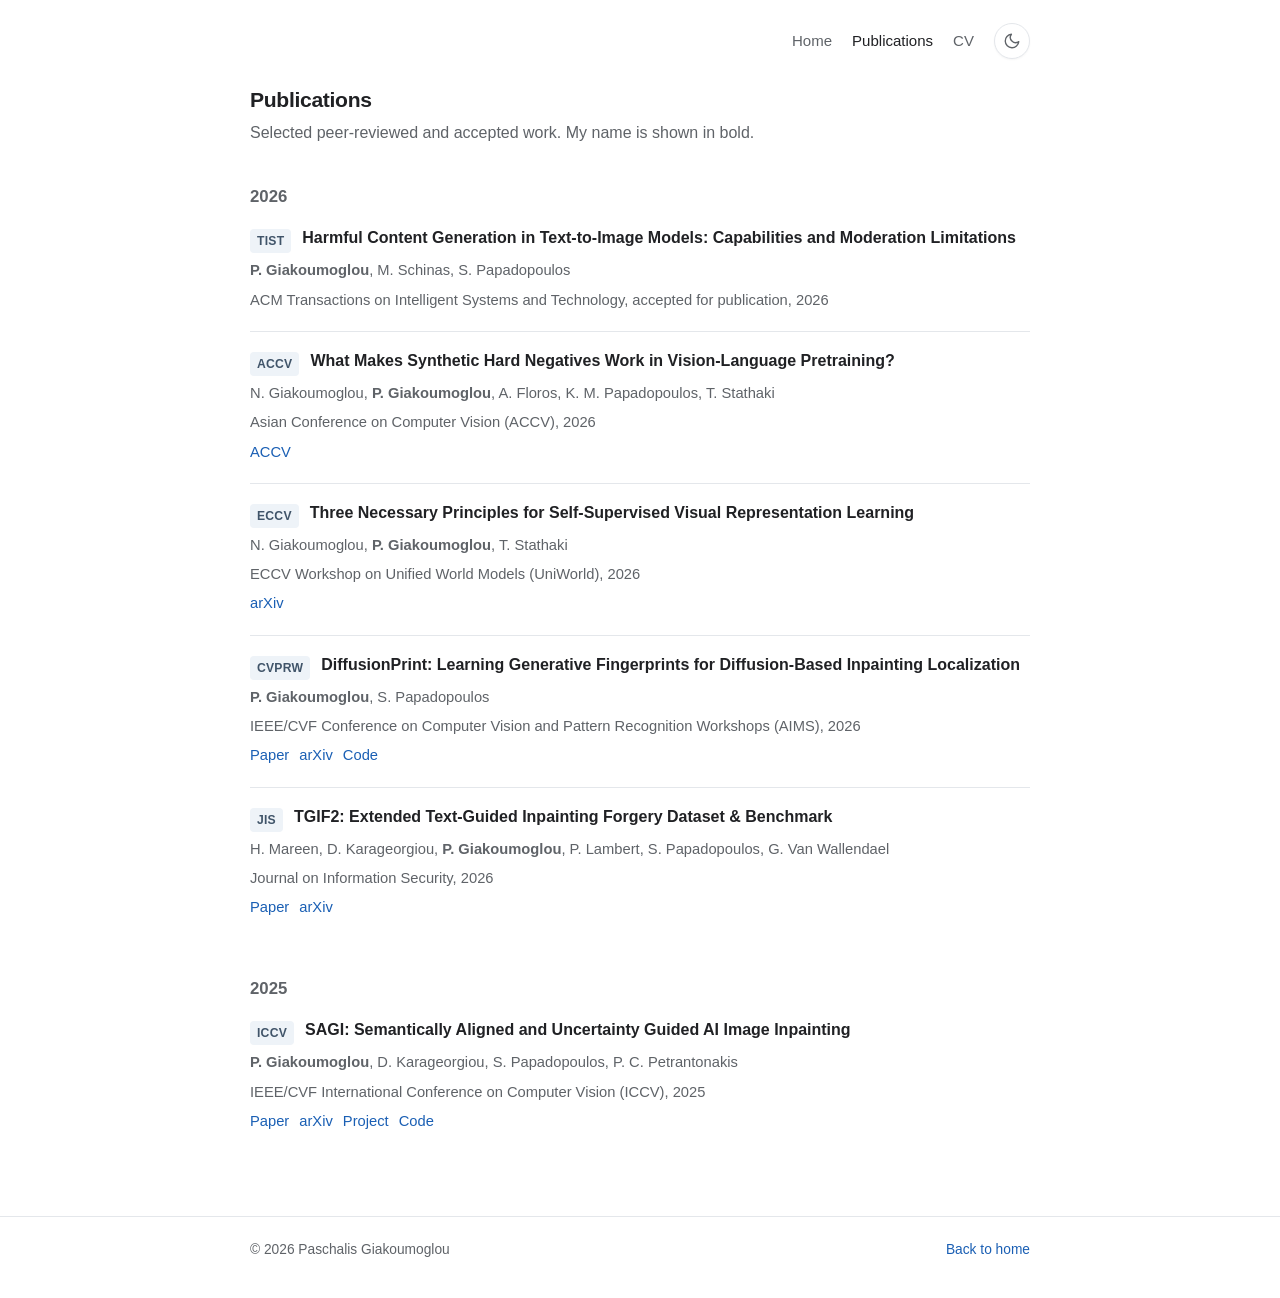
==== publications.html @ 21f51684 "update template and info" ====
<!doctype html>
<html lang="en">
<head>
  <meta charset="utf-8">
  <meta name="viewport" content="width=device-width, initial-scale=1">
  <meta name="description" content="Publications by Paschalis Giakoumoglou.">
  <meta name="color-scheme" content="light dark">
  <title>Publications | Paschalis Giakoumoglou</title>
  <script>
    (() => {
      const saved = localStorage.getItem('paschalis-theme');
      const dark = window.matchMedia('(prefers-color-scheme: dark)').matches;
      document.documentElement.dataset.theme = saved || (dark ? 'dark' : 'light');
    })();
  </script>
  <link rel="stylesheet" href="./style.css">
</head>
<body>
  <a class="skip-link" href="#main">Skip to content</a>

  <header class="site-header">
    <div class="site-shell nav" aria-label="Primary navigation">
      <a href="./">Home</a>
      <a href="./publications.html" aria-current="page">Publications</a>
      <a href="./src/cv.pdf" target="_blank" rel="noopener">CV</a>
      <button class="theme-toggle" type="button" data-theme-toggle aria-label="Switch theme" title="Switch theme">
        <svg class="icon-moon" viewBox="0 0 24 24" aria-hidden="true" fill="none" stroke="currentColor" stroke-width="1.8" stroke-linecap="round" stroke-linejoin="round">
          <path d="M21 12.79A9 9 0 1 1 11.21 3 7 7 0 0 0 21 12.79z"></path>
        </svg>
        <svg class="icon-sun" viewBox="0 0 24 24" aria-hidden="true" fill="none" stroke="currentColor" stroke-width="1.8" stroke-linecap="round" stroke-linejoin="round">
          <circle cx="12" cy="12" r="4"></circle>
          <path d="M12 2v2M12 20v2M4.93 4.93l1.41 1.41M17.66 17.66l1.41 1.41M2 12h2M20 12h2M4.93 19.07l1.41-1.41M17.66 6.34l1.41-1.41"></path>
        </svg>
      </button>
    </div>
  </header>

  <main id="main" class="site-shell">
    <h1 class="page-title">Publications</h1>
    <p class="page-lead">Selected peer-reviewed and accepted work. My name is shown in bold.</p>

    <section class="year-group" aria-labelledby="year-2026">
      <h2 class="year-title" id="year-2026">2026</h2>

      <article class="publication">
        <div class="pub-topline">
          <span class="venue-tag">TIST</span>
          <h3 class="pub-title">Harmful Content Generation in Text-to-Image Models: Capabilities and Moderation Limitations</h3>
        </div>
        <p class="pub-authors"><strong>P. Giakoumoglou</strong>, M. Schinas, S. Papadopoulos</p>
        <p class="pub-venue">ACM Transactions on Intelligent Systems and Technology, accepted for publication, 2026</p>
      </article>

      <article class="publication">
        <div class="pub-topline">
          <span class="venue-tag">ACCV</span>
          <h3 class="pub-title">What Makes Synthetic Hard Negatives Work in Vision-Language Pretraining?</h3>
        </div>
        <p class="pub-authors">N. Giakoumoglou, <strong>P. Giakoumoglou</strong>, A. Floros, K. M. Papadopoulos, T. Stathaki</p>
        <p class="pub-venue">Asian Conference on Computer Vision (ACCV), 2026</p>
        <p class="pub-links"><a href="https://accv2026.org/" target="_blank" rel="noopener">ACCV</a></p>
      </article>

      <article class="publication">
        <div class="pub-topline">
          <span class="venue-tag">ECCV</span>
          <h3 class="pub-title">Three Necessary Principles for Self-Supervised Visual Representation Learning</h3>
        </div>
        <p class="pub-authors">N. Giakoumoglou, <strong>P. Giakoumoglou</strong>, T. Stathaki</p>
        <p class="pub-venue">ECCV Workshop on Unified World Models (UniWorld), 2026</p>
        <p class="pub-links"><a href="https://arxiv.org/abs/2608.08309" target="_blank" rel="noopener">arXiv</a></p>
      </article>

      <article class="publication">
        <div class="pub-topline">
          <span class="venue-tag">CVPRW</span>
          <h3 class="pub-title">DiffusionPrint: Learning Generative Fingerprints for Diffusion-Based Inpainting Localization</h3>
        </div>
        <p class="pub-authors"><strong>P. Giakoumoglou</strong>, S. Papadopoulos</p>
        <p class="pub-venue">IEEE/CVF Conference on Computer Vision and Pattern Recognition Workshops (AIMS), 2026</p>
        <p class="pub-links">
          <a href="https://openaccess.thecvf.com/content/CVPR2026W/AIMS/html/Giakoumoglou_DiffusionPrint_Learning_Generative_Fingerprints_for_Diffusion-Based_Inpainting_Localization_CVPRW_2026_paper.html" target="_blank" rel="noopener">Paper</a>
          <a href="https://arxiv.org/abs/2604.12443" target="_blank" rel="noopener">arXiv</a>
          <a href="https://github.com/mever-team/diffusionprint" target="_blank" rel="noopener">Code</a>
        </p>
      </article>

      <article class="publication">
        <div class="pub-topline">
          <span class="venue-tag">JIS</span>
          <h3 class="pub-title">TGIF2: Extended Text-Guided Inpainting Forgery Dataset &amp; Benchmark</h3>
        </div>
        <p class="pub-authors">H. Mareen, D. Karageorgiou, <strong>P. Giakoumoglou</strong>, P. Lambert, S. Papadopoulos, G. Van Wallendael</p>
        <p class="pub-venue">Journal on Information Security, 2026</p>
        <p class="pub-links">
          <a href="https://doi.org/10.1186/s13635-026-00235-9" target="_blank" rel="noopener">Paper</a>
          <a href="https://arxiv.org/abs/2603.28613" target="_blank" rel="noopener">arXiv</a>
        </p>
      </article>
    </section>

    <section class="year-group" aria-labelledby="year-2025">
      <h2 class="year-title" id="year-2025">2025</h2>

      <article class="publication">
        <div class="pub-topline">
          <span class="venue-tag">ICCV</span>
          <h3 class="pub-title">SAGI: Semantically Aligned and Uncertainty Guided AI Image Inpainting</h3>
        </div>
        <p class="pub-authors"><strong>P. Giakoumoglou</strong>, D. Karageorgiou, S. Papadopoulos, P. C. Petrantonakis</p>
        <p class="pub-venue">IEEE/CVF International Conference on Computer Vision (ICCV), 2025</p>
        <p class="pub-links">
          <a href="https://openaccess.thecvf.com/content/ICCV2025/html/Giakoumoglou_SAGI_Semantically_Aligned_and_Uncertainty_Guided_AI_Image_Inpainting_ICCV_2025_paper.html" target="_blank" rel="noopener">Paper</a>
          <a href="https://arxiv.org/abs/2502.06593" target="_blank" rel="noopener">arXiv</a>
          <a href="https://mever-team.github.io/SAGI/" target="_blank" rel="noopener">Project</a>
          <a href="https://github.com/mever-team/SAGI" target="_blank" rel="noopener">Code</a>
        </p>
      </article>
    </section>
  </main>

  <footer class="site-footer">
    <div class="site-shell footer-inner">
      <span>© 2026 Paschalis Giakoumoglou</span>
      <a href="./">Back to home</a>
    </div>
  </footer>

  <script src="./theme.js"></script>
</body>
</html>
---- style.css ----
:root {
  color-scheme: light;
  --bg: #ffffff;
  --text: #202124;
  --muted: #5f6368;
  --soft: #f6f7f8;
  --border: #e4e7eb;
  --link: #1a5fb4;
  --link-hover: #0d47a1;
  --tag-bg: #eef3f8;
  --tag-text: #405469;
  --shadow: 0 1px 2px rgba(0, 0, 0, 0.04);
}

html[data-theme="dark"] {
  color-scheme: dark;
  --bg: #101214;
  --text: #e8eaed;
  --muted: #a8adb4;
  --soft: #171a1d;
  --border: #2b3036;
  --link: #8ab4f8;
  --link-hover: #aecbfa;
  --tag-bg: #20262d;
  --tag-text: #c2d3e4;
  --shadow: none;
}

* {
  box-sizing: border-box;
}

html {
  scroll-behavior: smooth;
}

body {
  margin: 0;
  background: var(--bg);
  color: var(--text);
  font-family: -apple-system, BlinkMacSystemFont, "Segoe UI", Roboto, Helvetica, Arial, sans-serif;
  font-size: 16px;
  line-height: 1.65;
  transition: background-color 160ms ease, color 160ms ease;
}

a {
  color: var(--link);
  text-decoration: none;
  text-underline-offset: 0.16em;
}

a:hover,
a:focus-visible {
  color: var(--link-hover);
  text-decoration: underline;
}

button,
a {
  -webkit-tap-highlight-color: transparent;
}

.site-shell {
  width: min(100% - 40px, 780px);
  margin: 0 auto;
}

.site-header {
  padding: 22px 0 10px;
}

.nav {
  display: flex;
  align-items: center;
  justify-content: flex-end;
  gap: 20px;
  min-height: 38px;
}

.nav a {
  color: var(--muted);
  font-size: 0.94rem;
  font-weight: 500;
}

.nav a[aria-current="page"] {
  color: var(--text);
}

.theme-toggle {
  display: inline-grid;
  place-items: center;
  width: 36px;
  height: 36px;
  padding: 0;
  border: 1px solid var(--border);
  border-radius: 50%;
  background: var(--bg);
  color: var(--muted);
  cursor: pointer;
  box-shadow: var(--shadow);
  transition: border-color 150ms ease, color 150ms ease, background-color 150ms ease;
}

.theme-toggle:hover,
.theme-toggle:focus-visible {
  color: var(--text);
  border-color: var(--muted);
  outline: none;
}

.theme-toggle svg {
  width: 18px;
  height: 18px;
}

.icon-sun,
.icon-moon {
  display: none;
}

html[data-theme="light"] .icon-moon,
html:not([data-theme]) .icon-moon {
  display: block;
}

html[data-theme="dark"] .icon-sun {
  display: block;
}

main {
  padding: 18px 0 64px;
}

.intro {
  display: grid;
  grid-template-columns: 150px minmax(0, 1fr);
  gap: 30px;
  align-items: start;
  margin-top: 8px;
  margin-bottom: 48px;
}

.profile-photo {
  width: 150px;
  aspect-ratio: 1;
  object-fit: cover;
  border-radius: 50%;
  border: 1px solid var(--border);
  background: var(--soft);
}

h1,
h2,
h3,
p {
  margin-top: 0;
}

h1 {
  margin-bottom: 3px;
  font-size: clamp(2rem, 5vw, 2.45rem);
  line-height: 1.15;
  letter-spacing: -0.035em;
  font-weight: 720;
}

.role {
  margin-bottom: 18px;
  color: var(--muted);
  font-size: 1.02rem;
}

.bio p {
  margin-bottom: 13px;
}

.links {
  display: flex;
  flex-wrap: wrap;
  gap: 7px 15px;
  margin-top: 18px;
  font-size: 0.95rem;
}

.links a {
  font-weight: 500;
}

.section {
  margin-top: 42px;
}

.section-heading {
  display: flex;
  align-items: baseline;
  justify-content: space-between;
  gap: 16px;
  margin-bottom: 19px;
  padding-bottom: 7px;
  border-bottom: 1px solid var(--border);
}

.section-heading h2,
.page-title {
  margin: 0;
  font-size: 1.32rem;
  letter-spacing: -0.015em;
}

.section-heading a {
  font-size: 0.9rem;
}

.news-list {
  list-style: none;
  margin: 0;
  padding: 0;
}

.news-item {
  display: grid;
  grid-template-columns: 108px minmax(0, 1fr);
  gap: 16px;
  padding: 8px 0;
}

.news-date {
  color: var(--muted);
  font-variant-numeric: tabular-nums;
  white-space: nowrap;
  font-size: 0.93rem;
}

.news-text {
  min-width: 0;
}

.page-lead {
  margin: 8px 0 34px;
  color: var(--muted);
}

.year-group {
  margin-top: 36px;
}

.year-title {
  margin: 0 0 12px;
  color: var(--muted);
  font-size: 1.05rem;
  font-weight: 650;
}

.publication {
  padding: 17px 0 19px;
  border-top: 1px solid var(--border);
}

.year-group .publication:first-of-type {
  border-top: 0;
  padding-top: 4px;
}

.pub-topline {
  display: flex;
  align-items: flex-start;
  gap: 11px;
}

.venue-tag {
  flex: 0 0 auto;
  margin-top: 3px;
  padding: 2px 7px;
  border-radius: 4px;
  background: var(--tag-bg);
  color: var(--tag-text);
  font-size: 0.76rem;
  font-weight: 700;
  letter-spacing: 0.02em;
}

.pub-title {
  margin: 0;
  font-size: 1rem;
  line-height: 1.46;
  font-weight: 680;
}

.pub-authors,
.pub-venue,
.pub-links {
  margin: 5px 0 0;
  font-size: 0.92rem;
}

.pub-authors,
.pub-venue {
  color: var(--muted);
}

.pub-links {
  display: flex;
  flex-wrap: wrap;
  gap: 10px;
}

.pub-links a {
  font-weight: 500;
}

.mini-grid {
  display: grid;
  grid-template-columns: 1fr 1fr;
  gap: 24px;
}

.mini-card {
  padding-top: 4px;
}

.mini-card h3 {
  margin-bottom: 4px;
  font-size: 1rem;
}

.mini-card p {
  color: var(--muted);
  font-size: 0.92rem;
  margin-bottom: 4px;
}

.site-footer {
  padding: 22px 0 36px;
  border-top: 1px solid var(--border);
  color: var(--muted);
  font-size: 0.86rem;
}

.site-footer .footer-inner {
  display: flex;
  align-items: center;
  justify-content: space-between;
  gap: 18px;
}

.skip-link {
  position: absolute;
  left: -9999px;
  top: auto;
}

.skip-link:focus {
  left: 16px;
  top: 12px;
  z-index: 99;
  padding: 8px 12px;
  border-radius: 5px;
  background: var(--text);
  color: var(--bg);
}

@media (max-width: 640px) {
  .site-shell {
    width: min(100% - 30px, 780px);
  }

  .site-header {
    padding-top: 14px;
  }

  .nav {
    gap: 14px;
  }

  .nav a {
    font-size: 0.9rem;
  }

  main {
    padding-top: 10px;
  }

  .intro {
    grid-template-columns: 1fr;
    gap: 18px;
    margin-bottom: 38px;
  }

  .profile-photo {
    width: 124px;
  }

  .news-item {
    grid-template-columns: 1fr;
    gap: 1px;
    padding: 9px 0;
  }

  .news-date {
    font-size: 0.86rem;
  }

  .mini-grid {
    grid-template-columns: 1fr;
    gap: 16px;
  }

  .site-footer .footer-inner {
    align-items: flex-start;
    flex-direction: column;
    gap: 4px;
  }
}

@media (prefers-reduced-motion: reduce) {
  *,
  *::before,
  *::after {
    scroll-behavior: auto !important;
    transition: none !important;
  }
}
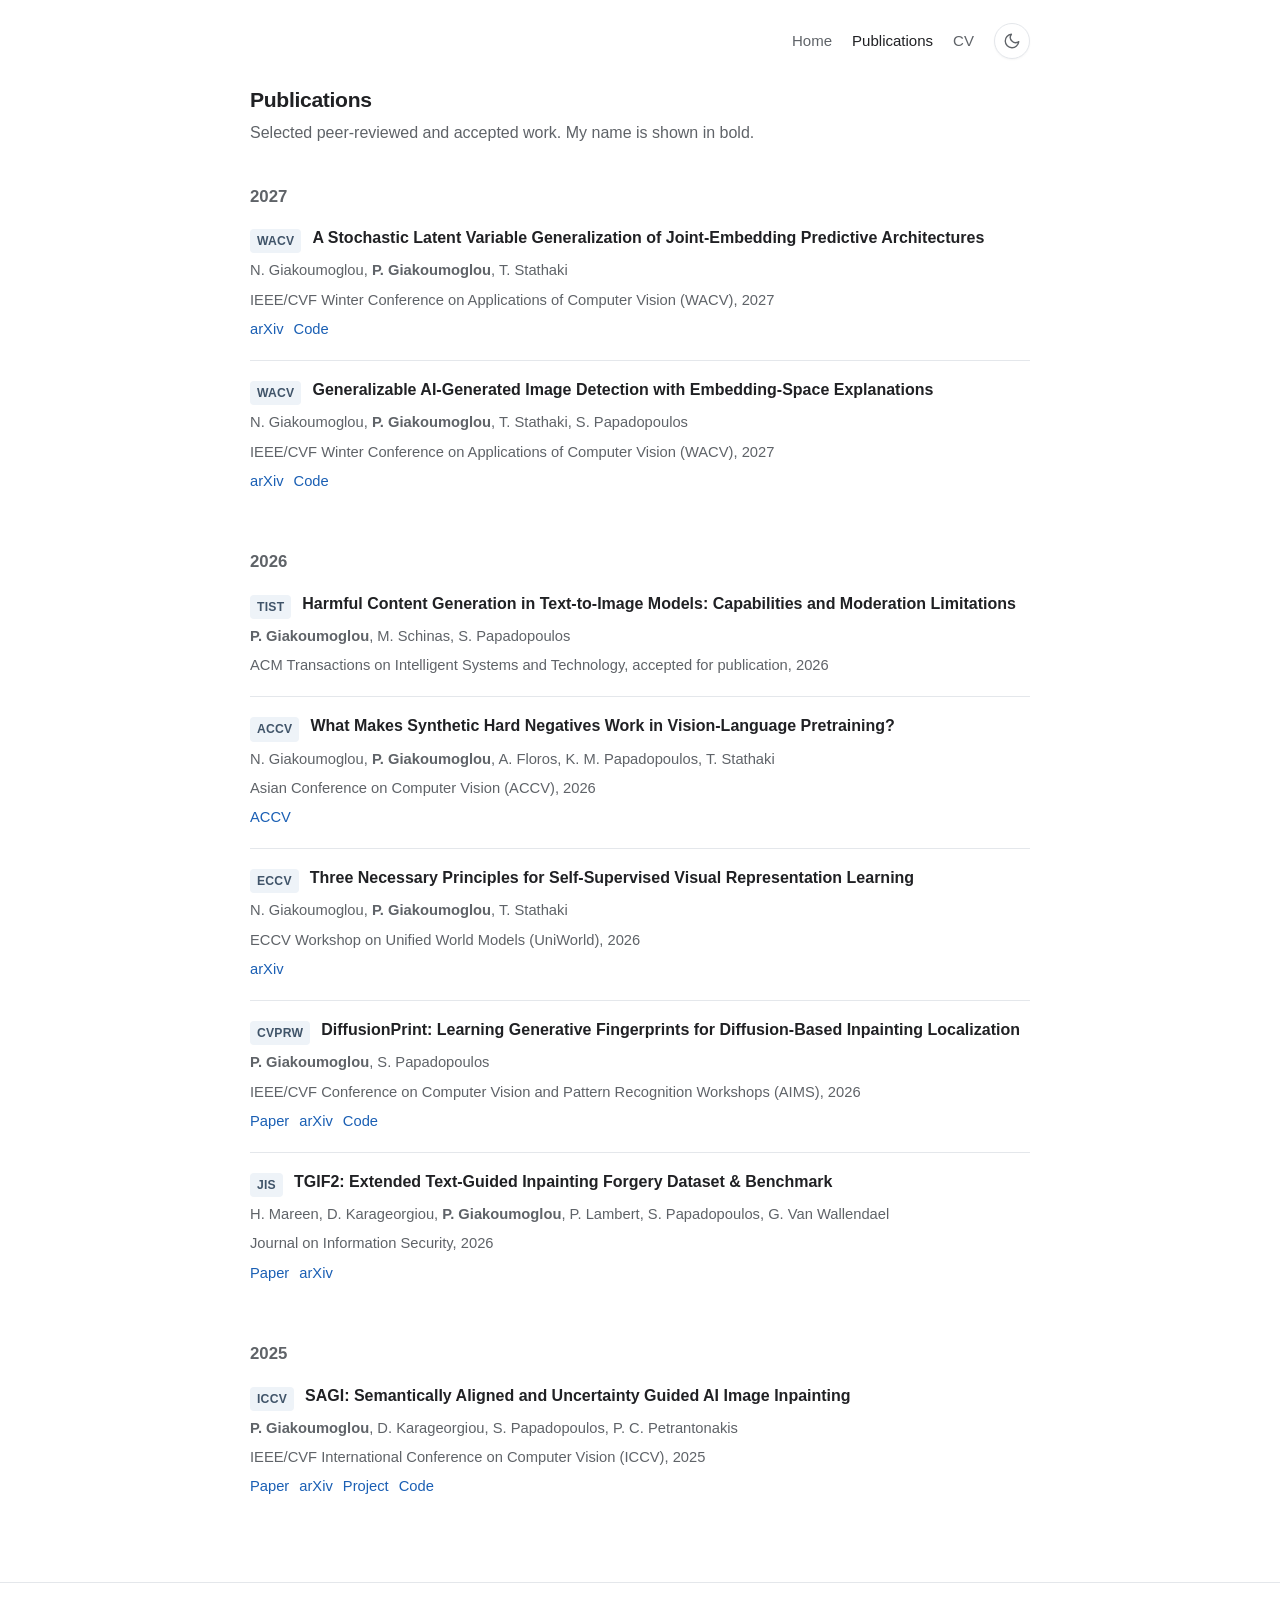
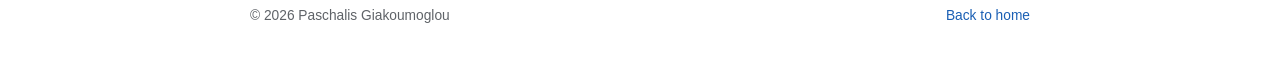
==== commit 2240af50: "add new publications" ====
--- a/publications.html
+++ b/publications.html
@@ -38,6 +38,36 @@
   <main id="main" class="site-shell">
     <h1 class="page-title">Publications</h1>
     <p class="page-lead">Selected peer-reviewed and accepted work. My name is shown in bold.</p>
+
+    <section class="year-group" aria-labelledby="year-2027">
+      <h2 class="year-title" id="year-2027">2027</h2>
+
+      <article class="publication">
+        <div class="pub-topline">
+          <span class="venue-tag">WACV</span>
+          <h3 class="pub-title">A Stochastic Latent Variable Generalization of Joint-Embedding Predictive Architectures</h3>
+        </div>
+        <p class="pub-authors">N. Giakoumoglou, <strong>P. Giakoumoglou</strong>, T. Stathaki</p>
+        <p class="pub-venue">IEEE/CVF Winter Conference on Applications of Computer Vision (WACV), 2027</p>
+        <p class="pub-links">
+          <a href="https://arxiv.org/abs/2611.09302" target="_blank" rel="noopener">arXiv</a>
+          <a href="https://github.com/giakoumoglou/sjepa" target="_blank" rel="noopener">Code</a>
+        </p>
+      </article>
+
+      <article class="publication">
+        <div class="pub-topline">
+          <span class="venue-tag">WACV</span>
+          <h3 class="pub-title">Generalizable AI-Generated Image Detection with Embedding-Space Explanations</h3>
+        </div>
+        <p class="pub-authors">N. Giakoumoglou, <strong>P. Giakoumoglou</strong>, T. Stathaki, S. Papadopoulos</p>
+        <p class="pub-venue">IEEE/CVF Winter Conference on Applications of Computer Vision (WACV), 2027</p>
+        <p class="pub-links">
+          <a href="https://arxiv.org/abs/2611.04111" target="_blank" rel="noopener">arXiv</a>
+          <a href="https://github.com/mever-team/fox" target="_blank" rel="noopener">Code</a>
+        </p>
+      </article>
+    </section>
 
     <section class="year-group" aria-labelledby="year-2026">
       <h2 class="year-title" id="year-2026">2026</h2>
